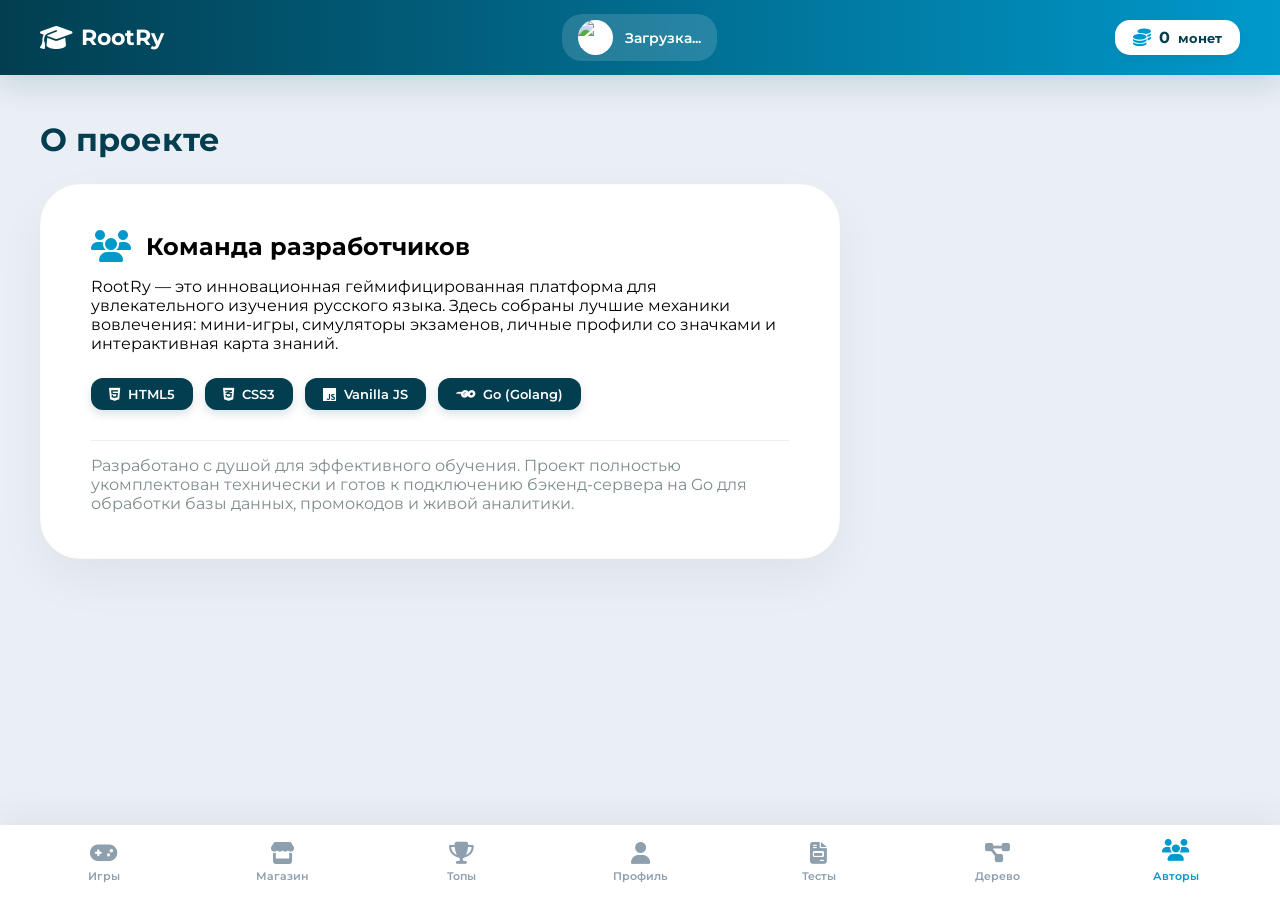
==== static/authors.html @ 66d1b346 "Первый запуск файлов" ====
<!DOCTYPE html>
<html lang="ru">
<head>
    <meta charset="UTF-8">
    <meta name="viewport" content="width=device-width, initial-scale=1.0">
    <title>RootRy | Авторы</title>
    <link rel="stylesheet" href="https://cdnjs.cloudflare.com/ajax/libs/font-awesome/6.4.0/css/all.min.css">
    <link rel="icon" type="image/svg+xml" href="data:image/svg+xml,%3Csvg xmlns='http://www.w3.org/2000/svg' viewBox='0 0 640 512'%3E%3Cpath fill='%230099cc' d='M622.3 162.4l-296-120c-16.5-6.7-35.1-6.7-51.6 0l-296 120c-17.2 7-20.1 29.5-4.8 39.4l112 72.3c2.4 1.5 5.2 2.3 8 2.3H504c2.8 0 5.6-.8 8-2.3l112-72.3c15.2-10 12.3-32.4-4.8-39.4zM532.7 301.9l-20.7 13.4c-6 3.9-13 6-20.1 6H148.1c-7.1 0-14.1-2.1-20.1-6l-20.7-13.4c-4.4-2.9-10.3-1.6-13.2 2.9l-21.3 32.8c-4.6 7.1-1.6 16.5 6.2 19.8l197.4 82.5c24.6 10.3 52.6 10.3 77.2 0l197.4-82.5c7.8-3.3 10.8-12.7 6.2-19.8l-21.3-32.8c-2.9-4.5-8.8-5.8-13.2-2.9z'/%3E%3C/svg%3E">
    <link rel="stylesheet" href="home-style.css">
</head>
<body>

    <header class="global-header">
        <div class="header-left">
            <div class="brand">
                <i class="fa-solid fa-graduation-cap"></i><span>RootRy</span>
            </div>
        </div>
        <div class="header-center">
            <div class="user-info">
                <img src="https://api.dicebear.com/7.x/bottts/svg?seed=RootRyUser" alt="Аватарка" id="headerAvatar" class="avatar">
                <span id="headerUsername" class="username">Загрузка...</span>
            </div>
        </div>
        <div class="header-right">
            <div class="balance-box">
                <i class="fa-solid fa-coins"></i>
                <span id="userBalance">0</span> <small>монет</small>
            </div>
        </div>
    </header>

    <main class="main-content">
        <section class="app-window">
            <h1>О проекте</h1>
            
            <div class="authors-placeholder card">
                <div class="content-wrapper">
                    <div class="title-inline">
                        <i class="fa-solid fa-users"></i>
                        <h2>Команда разработчиков</h2>
                    </div>
                    <p>RootRy — это инновационная геймифицированная платформа для увлекательного изучения русского языка. Здесь собраны лучшие механики вовлечения: мини-игры, симуляторы экзаменов, личные профили со значками и интерактивная карта знаний.</p>
                    
                    <div class="tech-stack-tagbox">
                        <span class="tech-tag"><i class="fa-brands fa-html5"></i> HTML5</span>
                        <span class="tech-tag"><i class="fa-brands fa-css3-alt"></i> CSS3</span>
                        <span class="tech-tag"><i class="fa-brands fa-js"></i> Vanilla JS</span>
                        <span class="tech-tag"><i class="fa-brands fa-golang"></i> Go (Golang)</span>
                    </div>

                    <p class="credits-text">Разработано с душой для эффективного обучения. Проект полностью укомплектован технически и готов к подключению бэкенд-сервера на Go для обработки базы данных, промокодов и живой аналитики.</p>
                </div>
            </div>
        </section>
    </main>

    <nav class="bottom-tabbar">
        <a href="games.html" class="tab-item">
            <i class="fa-solid fa-gamepad"></i><span>Игры</span>
        </a>
        <a href="shop.html" class="tab-item">
            <i class="fa-solid fa-store"></i><span>Магазин</span>
        </a>
        <a href="leaderboard.html" class="tab-item">
            <i class="fa-solid fa-trophy"></i><span>Топы</span>
        </a>
        <a href="profile.html" class="tab-item">
            <i class="fa-solid fa-user"></i><span>Профиль</span>
        </a>
        <a href="tests.html" class="tab-item">
            <i class="fa-solid fa-file-invoice"></i><span>Тесты</span>
        </a>
        <a href="tree.html" class="tab-item">
            <i class="fa-solid fa-diagram-project"></i><span>Дерево</span>
        </a>
        <a href="authors.html" class="tab-item active">
            <i class="fa-solid fa-users"></i><span>Авторы</span>
        </a>
    </nav>

    <script src="home-script.js"></script>
</body>
</html>
---- static/home-style.css ----
@import url('https://fonts.googleapis.com/css2?family=Montserrat:wght@400;600;700&display=swap');

* { 
    margin: 0; 
    padding: 0; 
    box-sizing: border-box; 
    font-family: 'Montserrat', sans-serif; 
}

body {
    background: #e9eff5;
    min-height: 100vh;
    padding-top: 120px; /* Отступ сверху под фиксированный хедер */
    padding-bottom: 100px; /* Отступ снизу под таббар */
}

/* ГЛОБАЛЬНЫЙ ХЕДЕР */
.global-header {
    position: fixed;
    top: 0; left: 0;
    width: 100%; height: 75px;
    background: linear-gradient(90deg, #023e50, #0099cc);
    display: flex;
    justify-content: space-between;
    align-items: center;
    padding: 0 40px; /* Логотип RootRy отступает от края ровно на 40px */
    color: #fff;
    z-index: 1000;
    box-shadow: 0 10px 30px rgba(2, 62, 80, 0.15);
}

.brand { 
    display: flex; 
    align-items: center; 
    gap: 8px; 
    font-weight: 700; 
    font-size: 22px; 
}
.brand i { 
    font-size: 26px; 
    color: #fff; 
}

.user-info { 
    display: flex; 
    align-items: center; 
    gap: 12px; 
    background: rgba(255,255,255,0.15); 
    padding: 6px 16px; 
    border-radius: 20px; 
    backdrop-filter: blur(5px); 
}
.avatar { 
    width: 35px; 
    height: 35px; 
    border-radius: 50%; 
    background: #fff; 
}
.username { 
    font-weight: 600; 
    font-size: 14px; 
}

.balance-box { 
    background: #fff; 
    color: #023e50; 
    padding: 8px 18px; 
    border-radius: 15px; 
    font-weight: 700; 
    display: flex; 
    align-items: center; 
    gap: 8px; 
    box-shadow: 0 4px 10px rgba(0,0,0,0.05); 
}
.balance-box i { 
    color: #0099cc; 
    font-size: 18px; 
}

/* ОСНОВНОЙ КОНТЕНТ (ИСПРАВЛЕНО: КРАЙНЯЯ ЛЕВАЯ СЕТКА) */
.main-content {
    width: 100%;
    /* 40px слева задают идеальную вертикальную линию вместе с RootRy в хедере */
    padding: 0 40px; 
    margin: 0; /* Полностью убираем центрирование страницы */
}

.app-window {
    animation: fadeIn 0.5s ease-in-out forwards;
}

@keyframes fadeIn {
    from { opacity: 0; transform: translateY(15px); }
    to { opacity: 1; transform: translateY(0); }
}

h1 { 
    color: #023e50; 
    font-size: 32px; 
    font-weight: 700; 
    margin-bottom: 25px; 
    text-align: left;
}

/* СТИЛИЗАЦИЯ СТРОКИ ПОИСКА */
.search-box { 
    position: relative; 
    width: 100%; 
    max-width: 600px; /* Строка поиска сохраняет аккуратную компактную ширину */
    margin-bottom: 25px; 
}
.search-box input { 
    width: 100%; 
    height: 55px; 
    background: #fff; 
    border: 2px solid transparent; 
    border-radius: 18px; 
    padding: 0 25px 0 55px; 
    outline: none; 
    font-size: 16px; 
    font-weight: 500;
    box-shadow: 0 10px 25px rgba(0,0,0,0.03); 
    transition: 0.3s; 
}
.search-box input:focus { 
    border-color: #0099cc; 
}
.search-box i { 
    position: absolute; 
    left: 20px; 
    top: 50%; 
    transform: translateY(-50%); 
    color: #0099cc; 
    font-size: 18px; 
}

/* КАРТОЧКА ЗАГЛУШКИ */
.card {
    background: #fff;
    border-radius: 40px; 
    width: 100%;
    max-width: 800px; /* Чтобы белое поле плашки гармонично смотрелось на широком экране */
    box-shadow: 0 20px 50px rgba(0,0,0,0.05);
    border: 1px solid rgba(2,62,80,0.02);
}

.empty-games-placeholder {
    display: flex;
    justify-content: flex-start;
    align-items: center;
    text-align: left; 
    padding: 45px 50px;
}

.content-wrapper {
    width: 100%;
    display: flex;
    flex-direction: column;
    gap: 15px;
}

.title-inline {
    display: flex;
    align-items: center;
    gap: 15px; 
}

.title-inline i {
    font-size: 32px;
    color: #0099cc;
}

.empty-games-placeholder h2 {
    color: #023e50;
    font-size: 24px;
    font-weight: 700;
}

.empty-games-placeholder p {
    color: #666;
    font-size: 15px;
    line-height: 1.6;
}

/* НИЖНИЙ ТАББАР */
.bottom-tabbar {
    position: fixed;
    bottom: 0; left: 0;
    width: 100%; height: 75px;
    background: #fff;
    box-shadow: 0 -10px 35px rgba(0,0,0,0.05);
    display: flex;
    justify-content: space-around;
    align-items: center;
    padding: 0 15px;
    z-index: 1000;
}

.tab-item {
    background: transparent; 
    text-decoration: none;
    display: flex; 
    flex-direction: column;
    align-items: center; 
    gap: 5px;
    color: #8e9fae; 
    font-size: 11px; 
    font-weight: 600;
    transition: 0.3s ease-in-out;
    flex: 1;
}

.tab-item i { 
    font-size: 22px; 
    transition: 0.3s ease-in-out; 
}

.tab-item.active { 
    color: #0099cc; 
}
.tab-item.active i { 
    transform: translateY(-3px); 
    color: #0099cc; 
}
.tab-item:hover {
    color: #023e50;
}
/* ДОПОЛНИТЕЛЬНЫЕ СТИЛИ ДЛЯ ОКНА МАГАЗИНА */

.shop-grid-placeholder {
    margin-bottom: 30px;
    padding: 45px 50px;
}

.shop-grid-placeholder i {
    font-size: 32px;
    color: #8e9fae; /* Серый цвет для пустой витрины */
}

/* Секция промокодов */
.promo-section {
    padding: 40px 50px;
    background: #fff;
    margin-bottom: 25px;
}

.promo-form-box {
    display: flex;
    gap: 15px;
    width: 100%;
    max-width: 600px;
    margin-top: 5px;
}

.promo-form-box input {
    flex-grow: 1;
    height: 50px;
    background: #f0f4f8;
    border: 2px solid transparent;
    border-radius: 15px;
    padding: 0 20px;
    outline: none;
    font-size: 15px;
    font-weight: 500;
    transition: 0.3s;
}

.promo-form-box input:focus {
    border-color: #0099cc;
    background: #fff;
}

.promo-btn {
    height: 50px;
    padding: 0 30px;
    background: linear-gradient(90deg, #023e50, #0099cc);
    border: none;
    border-radius: 15px;
    color: #fff;
    font-size: 15px;
    font-weight: 600;
    cursor: pointer;
    transition: 0.3s;
}

.promo-btn:hover {
    box-shadow: 0 8px 20px rgba(0, 153, 204, 0.25);
    transform: translateY(-2px);
}

.promo-msg {
    font-size: 13px;
    font-weight: 600;
    margin-top: 5px;
    display: block;
}
/* ДОПОЛНИТЕЛЬНЫЕ СТИЛИ ДЛЯ ОКНА ТОПОВ */

.leaderboard-placeholder {
    padding: 45px 50px;
}

.leaderboard-placeholder i.fa-trophy {
    font-size: 32px;
    color: #f39c12; /* Золотистый цвет для кубка */
}

.admin-notice {
    font-size: 13px !important;
    color: #7f8c8d !important;
    background: #f8f9fa;
    padding: 12px 20px;
    border-radius: 12px;
    border-left: 4px solid #023e50;
    margin-top: 10px;
}

.admin-notice i {
    color: #023e50;
    margin-right: 5px;
}

/* ДОПОЛНИТЕЛЬНЫЕ СТИЛИ ДЛЯ ОКНА ПРОФИЛЯ */

.profile-placeholder {
    padding: 45px 50px;
}

.profile-placeholder i.fa-user-gear {
    font-size: 32px;
    color: #0099cc;
}

/* Стилизация блока доступа для админов */
.admin-access-box {
    margin-top: 20px;
    background: #fffcf0;
    border: 2px dashed #f39c12;
    border-radius: 20px;
    padding: 25px;
    display: flex;
    flex-direction: column;
    gap: 15px;
    max-width: 600px;
}

.admin-access-box p {
    color: #d35400 !important;
    font-weight: 600;
    font-size: 15px;
}

.admin-access-box i {
    margin-right: 5px;
}

.admin-enter-btn {
    height: 45px;
    width: 100%;
    max-width: 250px;
    background: #023e50;
    color: #fff;
    border: none;
    border-radius: 12px;
    font-size: 14px;
    font-weight: 600;
    cursor: pointer;
    transition: 0.3s;
}

.admin-enter-btn:hover {
    background: #0099cc;
    box-shadow: 0 5px 15px rgba(0, 153, 204, 0.2);
    transform: translateY(-1px);
}
/* ДОПОЛНИТЕЛЬНЫЕ СТИЛИ ДЛЯ ОКНА ТЕСТОВ */

.tests-placeholder {
    padding: 45px 50px;
}

.tests-placeholder i.fa-file-invoice {
    font-size: 32px;
    color: #0099cc;
}

/* Блок информации о значках-наградах */
.badge-reward-info {
    margin-top: 15px;
    background: #f0fafc;
    border-left: 4px solid #0099cc;
    border-radius: 4px 15px 15px 4px;
    padding: 15px 20px;
    display: flex;
    align-items: center;
    gap: 15px;
    max-width: 650px;
}

.badge-reward-info i {
    font-size: 24px;
    color: #e67e22; /* Оранжево-золотой цвет для наградного значка */
}

.badge-reward-info span {
    color: #023e50;
    font-size: 14px;
    line-height: 1.5;
}

/* ДОПОЛНИТЕЛЬНЫЕ СТИЛИ ДЛЯ ОКНА ДЕРЕВА */

.tree-placeholder {
    padding: 45px 50px;
}

.tree-placeholder i.fa-diagram-project {
    font-size: 32px;
    color: #0099cc;
}

/* Превью статуса дерева */
.tree-stats-preview {
    display: flex;
    gap: 20px;
    margin-top: 10px;
}

.stat-node {
    background: #f0f4f8;
    padding: 12px 25px;
    border-radius: 15px;
    display: flex;
    align-items: center;
    gap: 10px;
    font-size: 14px;
    font-weight: 600;
    color: #023e50;
}

.stat-node i {
    font-size: 16px;
    color: #0099cc;
}
/* ДОПОЛНИТЕЛЬНЫЕ СТИЛИ ДЛЯ ОКНА АВТОРОВ */

.authors-placeholder {
    padding: 45px 50px;
}

.authors-placeholder i.fa-users {
    font-size: 32px;
    color: #0099cc;
}

/* Блок с тегами используемых технологий */
.tech-stack-tagbox {
    display: flex;
    gap: 12px;
    flex-wrap: wrap;
    margin: 10px 0;
}

.tech-tag {
    background: #023e50;
    color: #fff;
    padding: 8px 18px;
    border-radius: 12px;
    font-size: 13px;
    font-weight: 600;
    display: flex;
    align-items: center;
    gap: 8px;
    box-shadow: 0 4px 10px rgba(2, 62, 80, 0.15);
}

.tech-tag i {
    font-size: 15px;
}

.tech-tag i.fa-golang {
    font-weight: bold;
}

.credits-text {
    border-top: 1px solid #e9eff5;
    padding-top: 15px;
    margin-top: 5px;
    color: #7f8c8d !important;
}
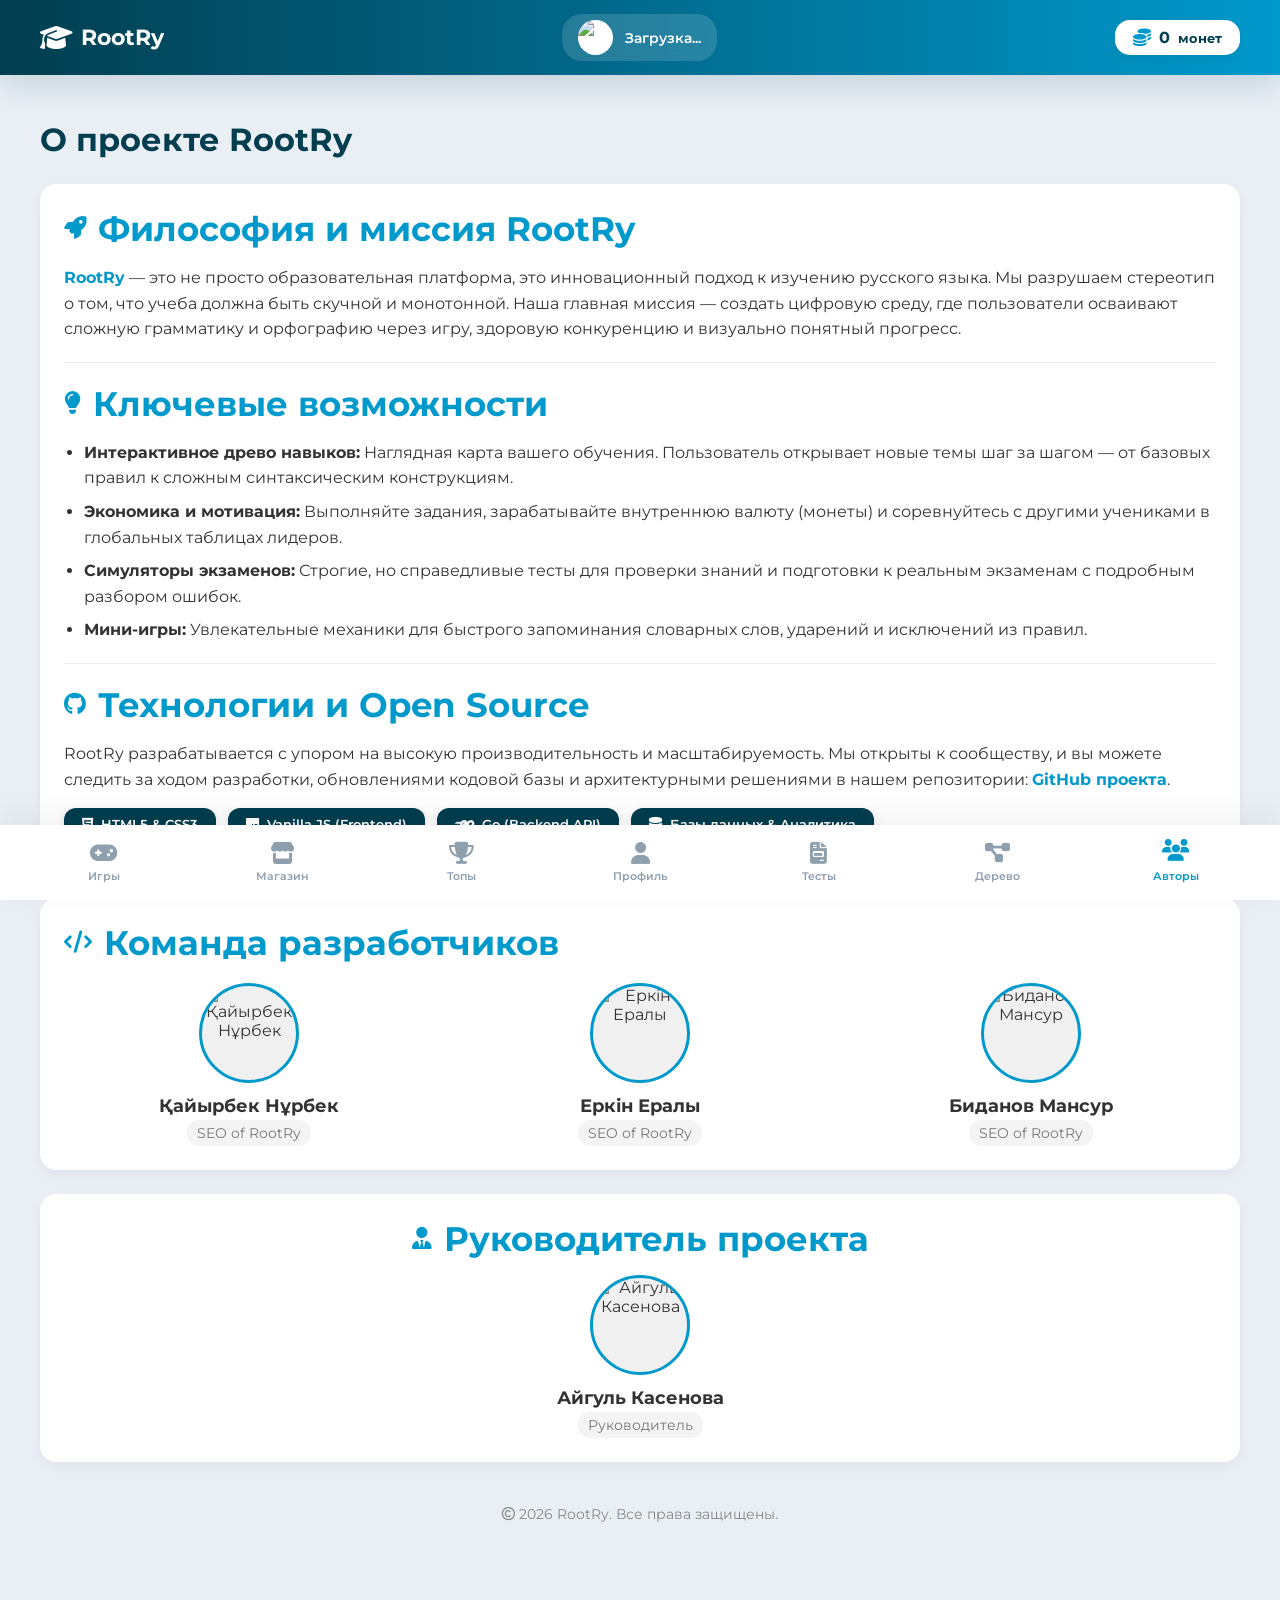
==== commit ae8f4055: "Update authors.html" ====
--- a/static/authors.html
+++ b/static/authors.html
@@ -3,10 +3,86 @@
 <head>
     <meta charset="UTF-8">
     <meta name="viewport" content="width=device-width, initial-scale=1.0">
-    <title>RootRy | Авторы</title>
+    <title>RootRy | О проекте и Авторы</title>
     <link rel="stylesheet" href="https://cdnjs.cloudflare.com/ajax/libs/font-awesome/6.4.0/css/all.min.css">
     <link rel="icon" type="image/svg+xml" href="data:image/svg+xml,%3Csvg xmlns='http://www.w3.org/2000/svg' viewBox='0 0 640 512'%3E%3Cpath fill='%230099cc' d='M622.3 162.4l-296-120c-16.5-6.7-35.1-6.7-51.6 0l-296 120c-17.2 7-20.1 29.5-4.8 39.4l112 72.3c2.4 1.5 5.2 2.3 8 2.3H504c2.8 0 5.6-.8 8-2.3l112-72.3c15.2-10 12.3-32.4-4.8-39.4zM532.7 301.9l-20.7 13.4c-6 3.9-13 6-20.1 6H148.1c-7.1 0-14.1-2.1-20.1-6l-20.7-13.4c-4.4-2.9-10.3-1.6-13.2 2.9l-21.3 32.8c-4.6 7.1-1.6 16.5 6.2 19.8l197.4 82.5c24.6 10.3 52.6 10.3 77.2 0l197.4-82.5c7.8-3.3 10.8-12.7 6.2-19.8l-21.3-32.8c-2.9-4.5-8.8-5.8-13.2-2.9z'/%3E%3C/svg%3E">
     <link rel="stylesheet" href="home-style.css">
+    
+    <style>
+        .about-card, .team-card, .leader-card {
+            background: var(--bg-card, #ffffff);
+            padding: 24px;
+            border-radius: 16px;
+            box-shadow: 0 4px 12px rgba(0,0,0,0.05);
+            margin-bottom: 24px;
+            color: var(--text-color, #333);
+        }
+        .section-header {
+            display: flex;
+            align-items: center;
+            gap: 12px;
+            margin-bottom: 16px;
+            font-size: 1.4rem;
+            color: var(--primary-color, #0099cc);
+        }
+        .about-text {
+            line-height: 1.6;
+            margin-bottom: 12px;
+        }
+        .about-text strong {
+            color: var(--primary-color, #0099cc);
+        }
+        .team-grid {
+            display: flex;
+            justify-content: space-between;
+            flex-wrap: wrap;
+            gap: 20px;
+            margin-top: 20px;
+        }
+        .team-member {
+            flex: 1;
+            min-width: 140px;
+            text-align: center;
+            display: flex;
+            flex-direction: column;
+            align-items: center;
+        }
+        .member-photo {
+            width: 100px;
+            height: 100px;
+            border-radius: 50%;
+            object-fit: cover;
+            background-color: #f0f0f0;
+            border: 3px solid var(--primary-color, #0099cc);
+            margin-bottom: 12px;
+        }
+        .member-name {
+            font-size: 1.1rem;
+            font-weight: bold;
+            margin-bottom: 4px;
+        }
+        .member-role {
+            font-size: 0.9rem;
+            color: #777;
+            background: #f4f4f4;
+            padding: 4px 10px;
+            border-radius: 12px;
+        }
+        .leader-container {
+            display: flex;
+            justify-content: center;
+        }
+        .leader-container .team-member {
+            max-width: 250px;
+        }
+        .copyright-footer {
+            text-align: center;
+            padding: 20px;
+            font-size: 0.85rem;
+            color: #888;
+            margin-bottom: 60px; /* Отступ для нижнего таббара */
+        }
+    </style>
 </head>
 <body>
 
@@ -32,26 +108,86 @@
 
     <main class="main-content">
         <section class="app-window">
-            <h1>О проекте</h1>
+            <h1>О проекте RootRy</h1>
             
-            <div class="authors-placeholder card">
-                <div class="content-wrapper">
-                    <div class="title-inline">
-                        <i class="fa-solid fa-users"></i>
-                        <h2>Команда разработчиков</h2>
-                    </div>
-                    <p>RootRy — это инновационная геймифицированная платформа для увлекательного изучения русского языка. Здесь собраны лучшие механики вовлечения: мини-игры, симуляторы экзаменов, личные профили со значками и интерактивная карта знаний.</p>
-                    
-                    <div class="tech-stack-tagbox">
-                        <span class="tech-tag"><i class="fa-brands fa-html5"></i> HTML5</span>
-                        <span class="tech-tag"><i class="fa-brands fa-css3-alt"></i> CSS3</span>
-                        <span class="tech-tag"><i class="fa-brands fa-js"></i> Vanilla JS</span>
-                        <span class="tech-tag"><i class="fa-brands fa-golang"></i> Go (Golang)</span>
-                    </div>
-
-                    <p class="credits-text">Разработано с душой для эффективного обучения. Проект полностью укомплектован технически и готов к подключению бэкенд-сервера на Go для обработки базы данных, промокодов и живой аналитики.</p>
-                </div>
-            </div>
+           <div class="about-card">
+                <div class="section-header">
+                    <i class="fa-solid fa-rocket"></i>
+                    <h2>Философия и миссия RootRy</h2>
+                </div>
+                <p class="about-text"><strong>RootRy</strong> — это не просто образовательная платформа, это инновационный подход к изучению русского языка. Мы разрушаем стереотип о том, что учеба должна быть скучной и монотонной. Наша главная миссия — создать цифровую среду, где пользователи осваивают сложную грамматику и орфографию через игру, здоровую конкуренцию и визуально понятный прогресс.</p>
+                
+                <hr style="border: none; border-top: 1px solid #eee; margin: 20px 0;">
+
+                <div class="section-header">
+                    <i class="fa-solid fa-lightbulb"></i>
+                    <h2>Ключевые возможности</h2>
+                </div>
+                <ul style="padding-left: 20px; line-height: 1.6; color: var(--text-color, #333); margin-bottom: 20px;">
+                    <li style="margin-bottom: 8px;"><strong>Интерактивное древо навыков:</strong> Наглядная карта вашего обучения. Пользователь открывает новые темы шаг за шагом — от базовых правил к сложным синтаксическим конструкциям.</li>
+                    <li style="margin-bottom: 8px;"><strong>Экономика и мотивация:</strong> Выполняйте задания, зарабатывайте внутреннюю валюту (монеты) и соревнуйтесь с другими учениками в глобальных таблицах лидеров.</li>
+                    <li style="margin-bottom: 8px;"><strong>Симуляторы экзаменов:</strong> Строгие, но справедливые тесты для проверки знаний и подготовки к реальным экзаменам с подробным разбором ошибок.</li>
+                    <li style="margin-bottom: 8px;"><strong>Мини-игры:</strong> Увлекательные механики для быстрого запоминания словарных слов, ударений и исключений из правил.</li>
+                </ul>
+
+                <hr style="border: none; border-top: 1px solid #eee; margin: 20px 0;">
+
+                <div class="section-header">
+                    <i class="fa-brands fa-github"></i>
+                    <h2>Технологии и Open Source</h2>
+                </div>
+                <p class="about-text">RootRy разрабатывается с упором на высокую производительность и масштабируемость. Мы открыты к сообществу, и вы можете следить за ходом разработки, обновлениями кодовой базы и архитектурными решениями в нашем репозитории: <a href="https://github.com/diawx-6669/--------------" target="_blank" style="color: var(--primary-color, #0099cc); text-decoration: none; font-weight: bold;">GitHub проекта</a>.</p>
+                
+                <div class="tech-stack-tagbox" style="margin-top: 16px;">
+                    <span class="tech-tag"><i class="fa-brands fa-html5"></i> HTML5 & CSS3</span>
+                    <span class="tech-tag"><i class="fa-brands fa-js"></i> Vanilla JS (Frontend)</span>
+                    <span class="tech-tag"><i class="fa-brands fa-golang"></i> Go (Backend API)</span>
+                    <span class="tech-tag"><i class="fa-solid fa-database"></i> Базы данных & Аналитика</span>
+                </div>
+            </div>
+
+            <div class="team-card">
+                <div class="section-header">
+                    <i class="fa-solid fa-code"></i>
+                    <h2>Команда разработчиков</h2>
+                </div>
+                <div class="team-grid">
+                    <div class="team-member">
+                        <img src="вставь_ссылку_на_фото.png" alt="Қайырбек Нұрбек" class="member-photo">
+                        <div class="member-name">Қайырбек Нұрбек</div>
+                        <div class="member-role">SEO of RootRy</div>
+                    </div>
+                    <div class="team-member">
+                        <img src="вставь_ссылку_на_фото.png" alt="Еркін Ералы" class="member-photo">
+                        <div class="member-name">Еркін Ералы</div>
+                        <div class="member-role">SEO of RootRy</div>
+                    </div>
+                    <div class="team-member">
+                        <img src="вставь_ссылку_на_фото.png" alt="Биданов Мансур" class="member-photo">
+                        <div class="member-name">Биданов Мансур</div>
+                        <div class="member-role">SEO of RootRy</div>
+                    </div>
+                </div>
+            </div>
+
+            <div class="leader-card">
+                <div class="section-header" style="justify-content: center;">
+                    <i class="fa-solid fa-user-tie"></i>
+                    <h2>Руководитель проекта</h2>
+                </div>
+                <div class="leader-container">
+                    <div class="team-member">
+                        <img src="вставь_ссылку_на_фото.png" alt="Айгуль Касенова" class="member-photo">
+                        <div class="member-name">Айгуль Касенова</div>
+                        <div class="member-role">Руководитель</div>
+                    </div>
+                </div>
+            </div>
+
+            <div class="copyright-footer">
+                <i class="fa-regular fa-copyright"></i> 2026 RootRy. Все права защищены.
+            </div>
+
         </section>
     </main>
 
@@ -81,4 +217,4 @@
 
     <script src="home-script.js"></script>
 </body>
-</html>+</html>
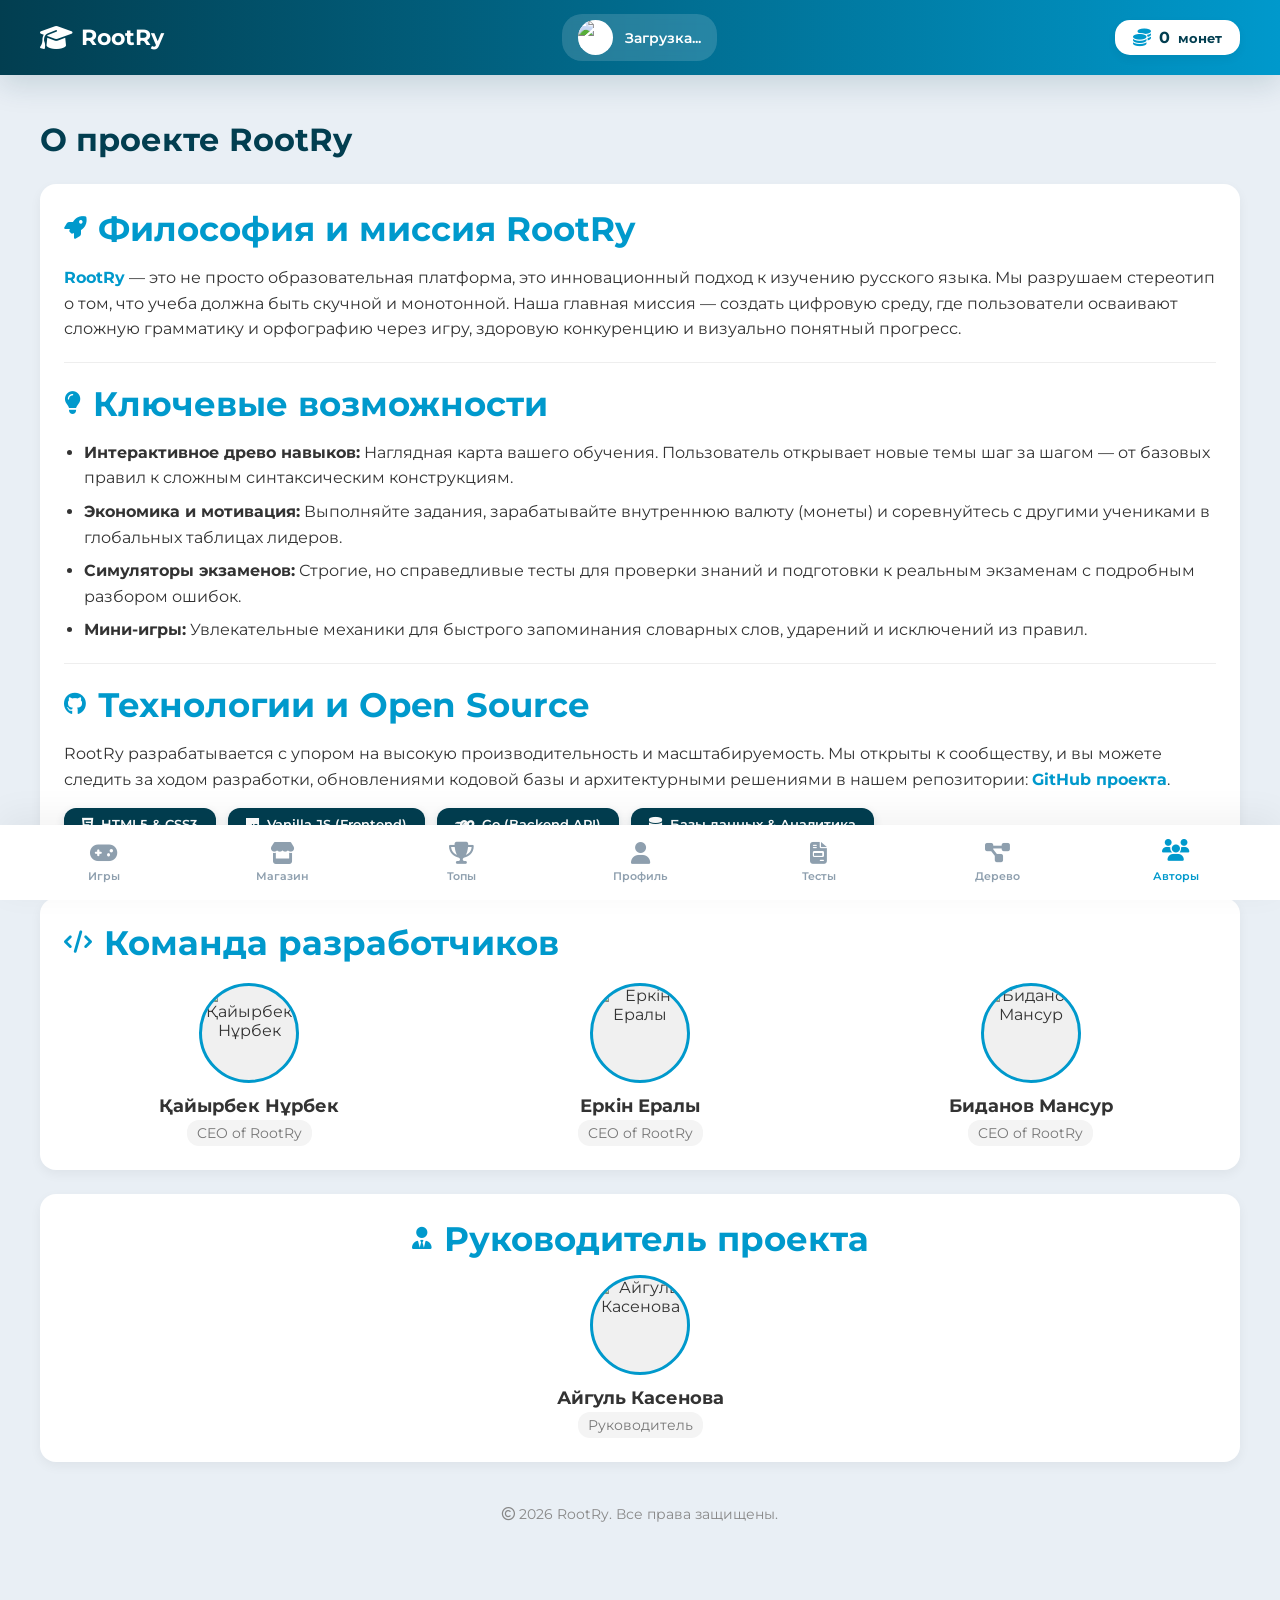
==== commit b0ad2540: "Update authors.html" ====
--- a/static/authors.html
+++ b/static/authors.html
@@ -153,19 +153,19 @@
                 </div>
                 <div class="team-grid">
                     <div class="team-member">
-                        <img src="вставь_ссылку_на_фото.png" alt="Қайырбек Нұрбек" class="member-photo">
+                        <img src="default-avatar-social-media-display-600nw-2632690107.webp" alt="Қайырбек Нұрбек" class="member-photo">
                         <div class="member-name">Қайырбек Нұрбек</div>
-                        <div class="member-role">SEO of RootRy</div>
-                    </div>
-                    <div class="team-member">
-                        <img src="вставь_ссылку_на_фото.png" alt="Еркін Ералы" class="member-photo">
+                        <div class="member-role">CEO of RootRy</div>
+                    </div>
+                    <div class="team-member">
+                        <img src="default-avatar-social-media-display-600nw-2632690107.webp" alt="Еркін Ералы" class="member-photo">
                         <div class="member-name">Еркін Ералы</div>
-                        <div class="member-role">SEO of RootRy</div>
-                    </div>
-                    <div class="team-member">
-                        <img src="вставь_ссылку_на_фото.png" alt="Биданов Мансур" class="member-photo">
+                        <div class="member-role">CEO of RootRy</div>
+                    </div>
+                    <div class="team-member">
+                        <img src="default-avatar-social-media-display-600nw-2632690107.webp" alt="Биданов Мансур" class="member-photo">
                         <div class="member-name">Биданов Мансур</div>
-                        <div class="member-role">SEO of RootRy</div>
+                        <div class="member-role">CEO of RootRy</div>
                     </div>
                 </div>
             </div>
@@ -177,7 +177,7 @@
                 </div>
                 <div class="leader-container">
                     <div class="team-member">
-                        <img src="вставь_ссылку_на_фото.png" alt="Айгуль Касенова" class="member-photo">
+                        <img src="default-avatar-social-media-display-600nw-2632690107.webp" alt="Айгуль Касенова" class="member-photo">
                         <div class="member-name">Айгуль Касенова</div>
                         <div class="member-role">Руководитель</div>
                     </div>
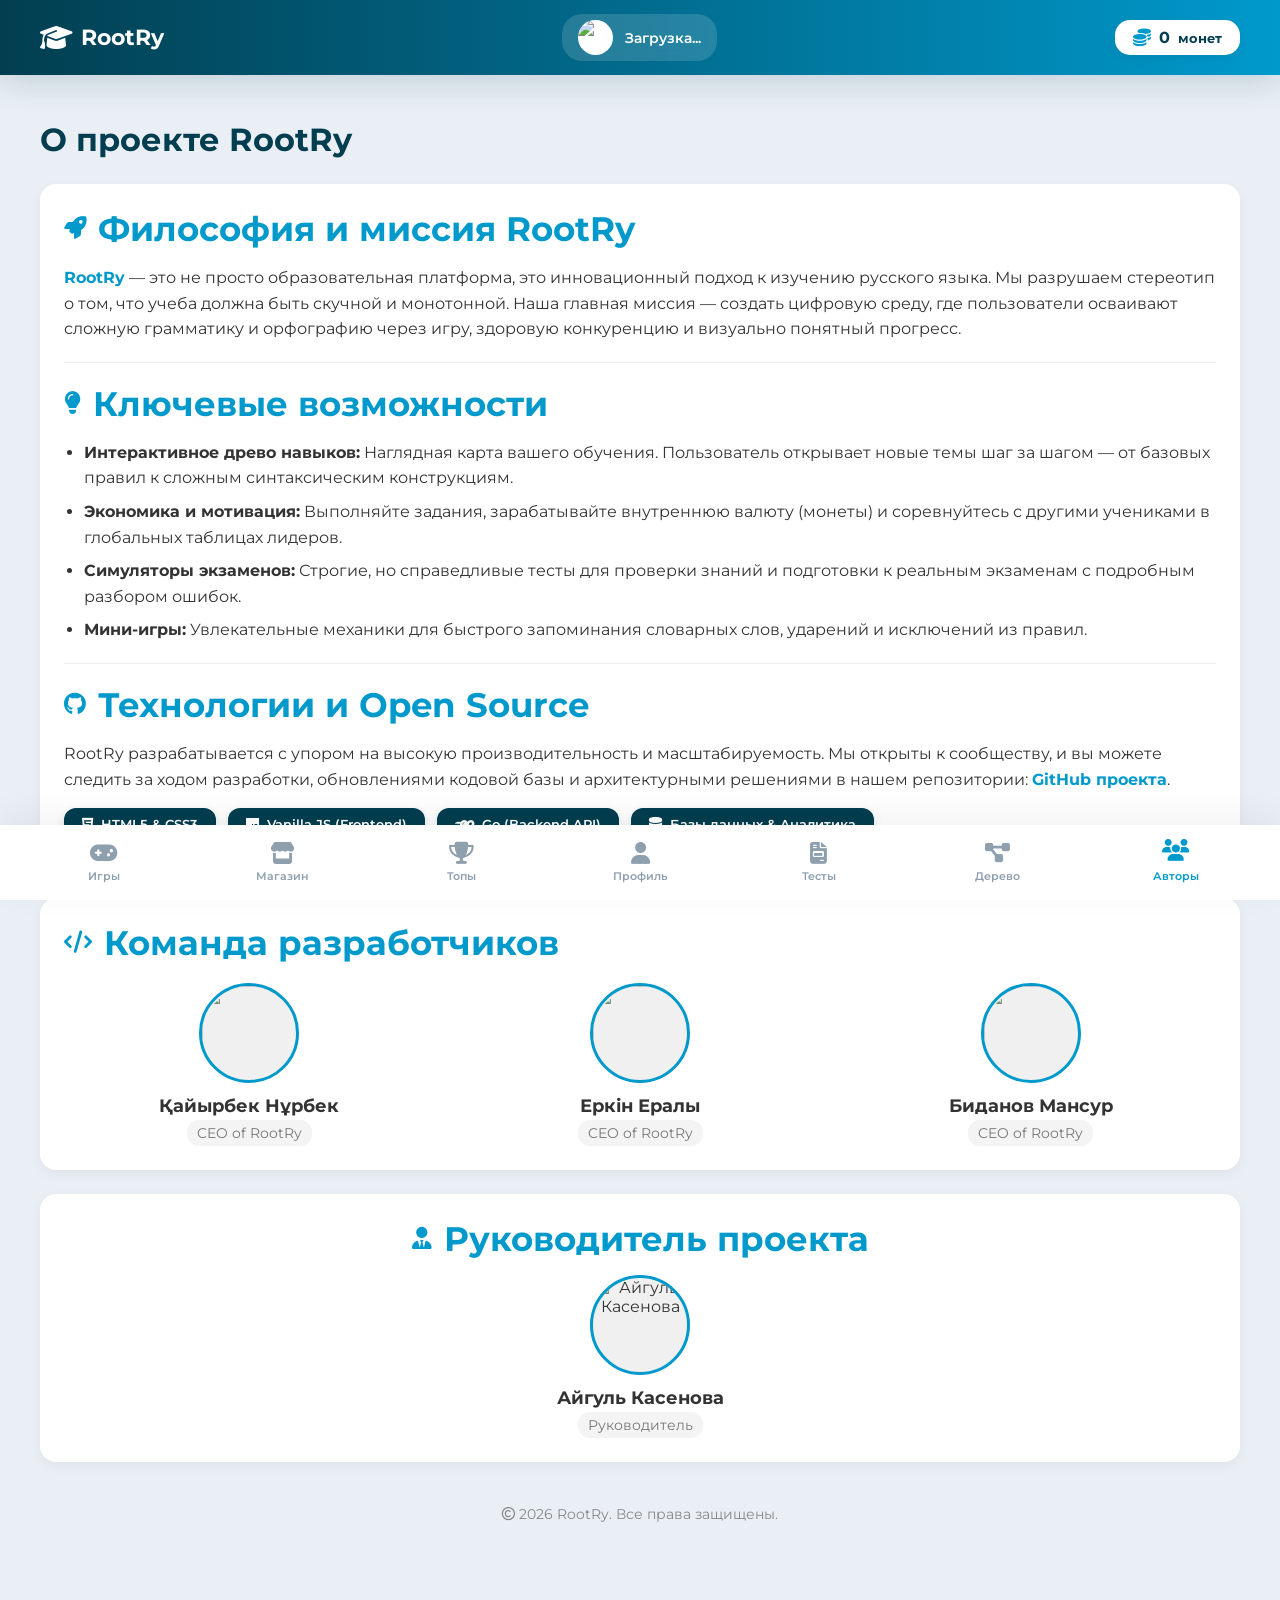
==== commit 482749fa: "Update authors.html" ====
--- a/static/authors.html
+++ b/static/authors.html
@@ -153,17 +153,17 @@
                 </div>
                 <div class="team-grid">
                     <div class="team-member">
-                        <img src="default-avatar-social-media-display-600nw-2632690107.webp" alt="Қайырбек Нұрбек" class="member-photo">
+                        <img src="default-avatar-social-media-display-600nw-2632690107.webp"  class="member-photo">
                         <div class="member-name">Қайырбек Нұрбек</div>
                         <div class="member-role">CEO of RootRy</div>
                     </div>
                     <div class="team-member">
-                        <img src="default-avatar-social-media-display-600nw-2632690107.webp" alt="Еркін Ералы" class="member-photo">
+                        <img src="default-avatar-social-media-display-600nw-2632690107.webp"  class="member-photo">
                         <div class="member-name">Еркін Ералы</div>
                         <div class="member-role">CEO of RootRy</div>
                     </div>
                     <div class="team-member">
-                        <img src="default-avatar-social-media-display-600nw-2632690107.webp" alt="Биданов Мансур" class="member-photo">
+                        <img src="default-avatar-social-media-display-600nw-2632690107.webp"  class="member-photo">
                         <div class="member-name">Биданов Мансур</div>
                         <div class="member-role">CEO of RootRy</div>
                     </div>
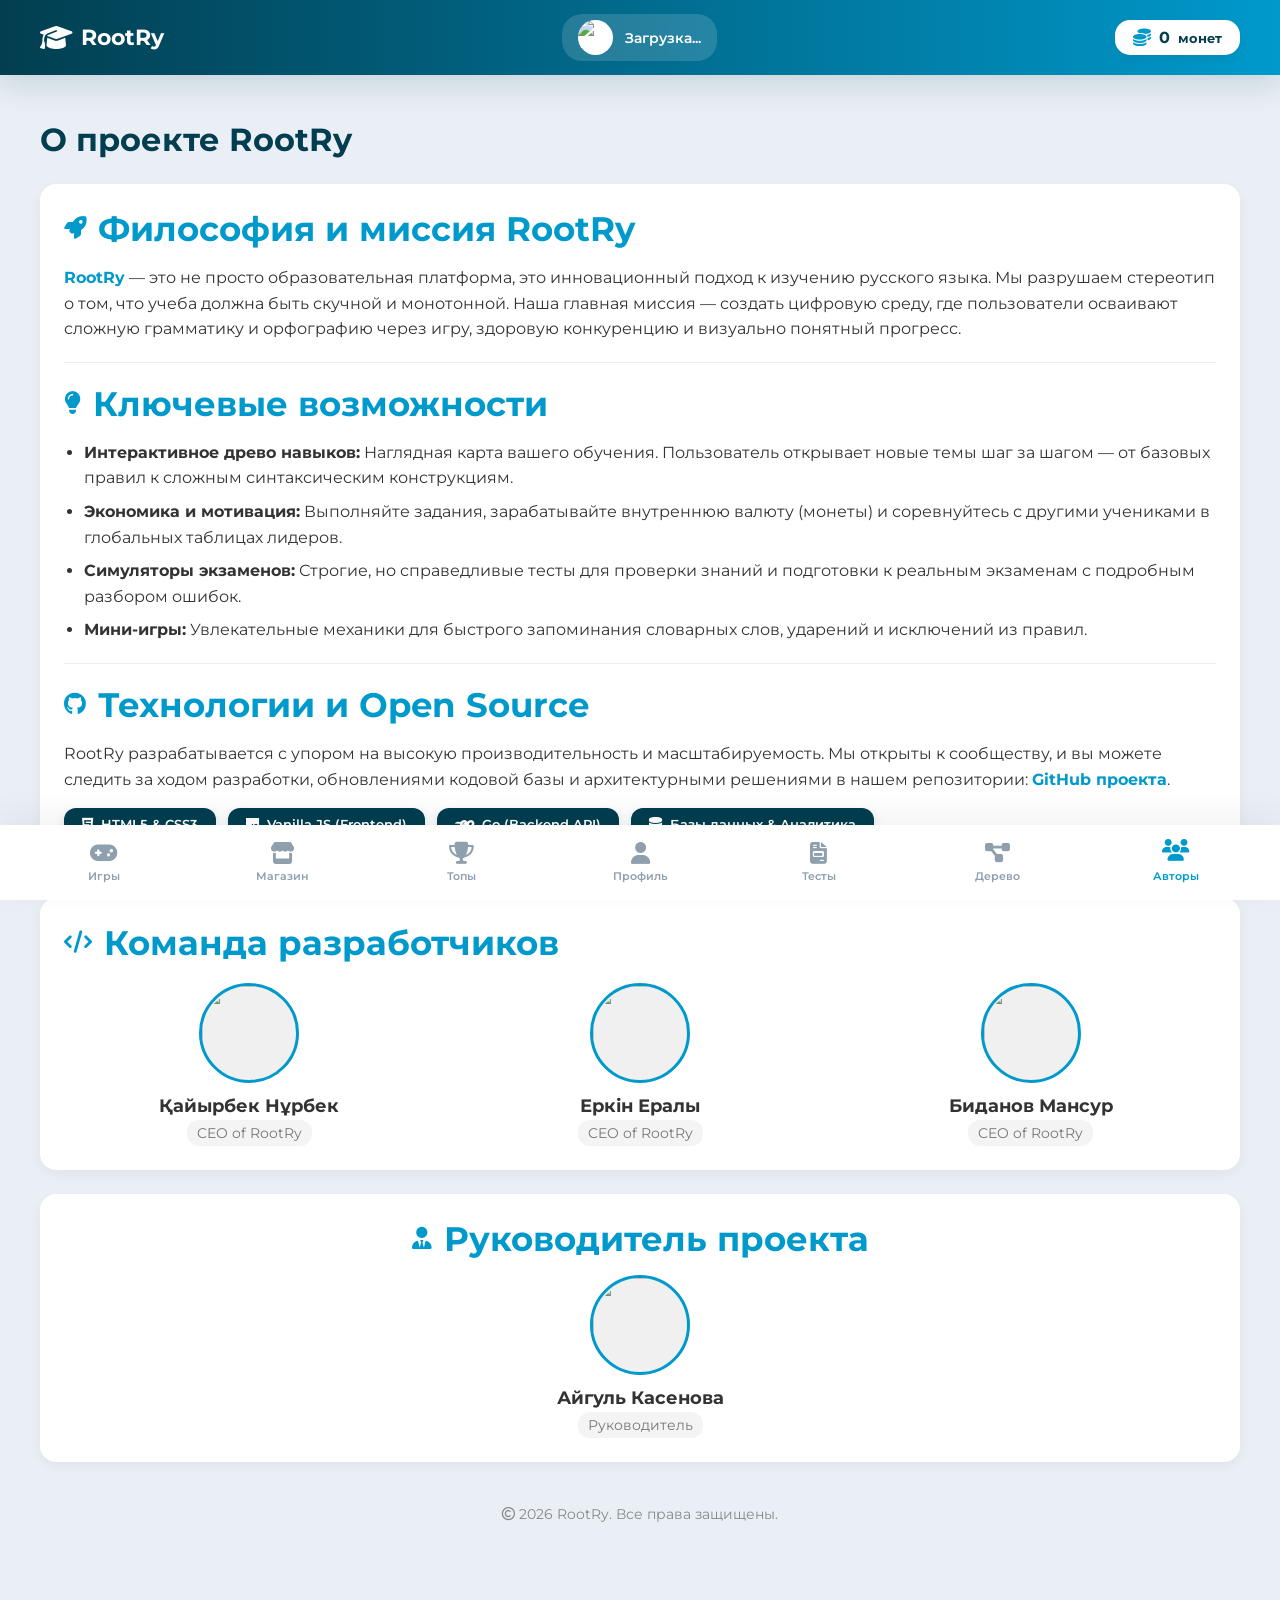
==== commit 7c59a304: "Update authors.html" ====
--- a/static/authors.html
+++ b/static/authors.html
@@ -177,7 +177,7 @@
                 </div>
                 <div class="leader-container">
                     <div class="team-member">
-                        <img src="default-avatar-social-media-display-600nw-2632690107.webp" alt="Айгуль Касенова" class="member-photo">
+                        <img src="default-avatar-social-media-display-600nw-2632690107.webp"  class="member-photo">
                         <div class="member-name">Айгуль Касенова</div>
                         <div class="member-role">Руководитель</div>
                     </div>
